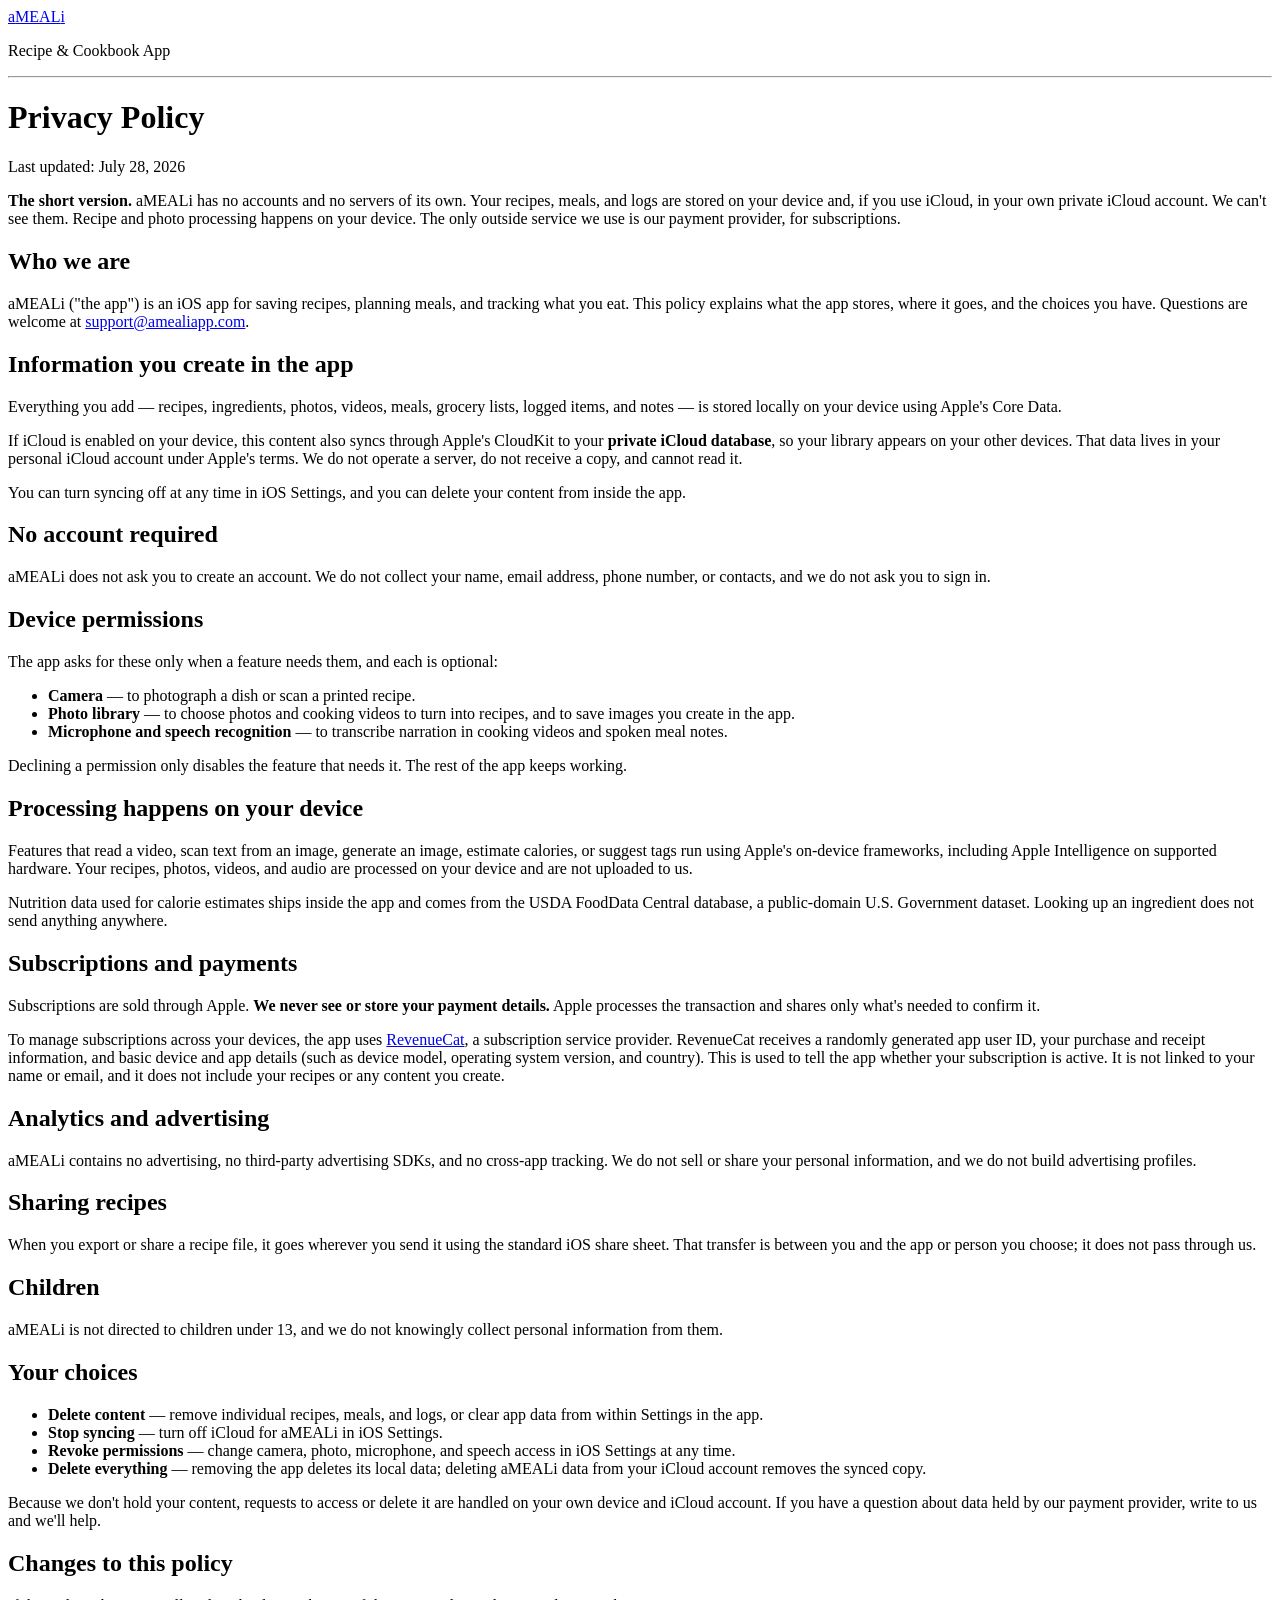
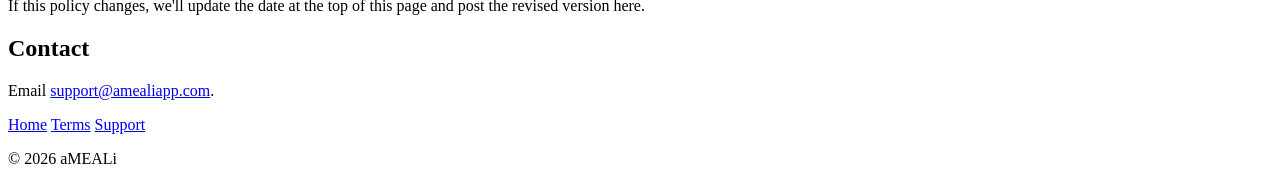
==== privacy.html @ 0a5b1a3a "Add files via upload" ====
<!DOCTYPE html>
<html lang="en">
<head>
<meta charset="utf-8">
<meta name="viewport" content="width=device-width, initial-scale=1">
<title>Privacy Policy — aMEALi</title>
<meta name="description" content="How aMEALi handles your data.">
<link rel="stylesheet" href="style.css">
</head>
<body>

<header class="masthead">
  <div class="wrap">
    <a class="wordmark" href="index.html"><span class="ai">a</span>MEAL<span class="ai">i</span></a>
    <p class="tagline">Recipe &amp; Cookbook App</p>
    <hr class="rule">
  </div>
</header>

<main class="wrap doc">
  <h1>Privacy Policy</h1>
  <p class="updated">Last updated: July 28, 2026</p>

  <div class="note">
    <p><strong>The short version.</strong> aMEALi has no accounts and no servers of its own.
    Your recipes, meals, and logs are stored on your device and, if you use iCloud, in your
    own private iCloud account. We can't see them. Recipe and photo processing happens on
    your device. The only outside service we use is our payment provider, for subscriptions.</p>
  </div>

  <h2>Who we are</h2>
  <p>
    aMEALi ("the app") is an iOS app for saving recipes, planning meals, and tracking what you
    eat. This policy explains what the app stores, where it goes, and the choices you have.
    Questions are welcome at
    <a href="mailto:support@amealiapp.com">support@amealiapp.com</a>.
  </p>

  <h2>Information you create in the app</h2>
  <p>
    Everything you add — recipes, ingredients, photos, videos, meals, grocery lists, logged
    items, and notes — is stored locally on your device using Apple's Core Data.
  </p>
  <p>
    If iCloud is enabled on your device, this content also syncs through Apple's CloudKit to
    your <strong>private iCloud database</strong>, so your library appears on your other
    devices. That data lives in your personal iCloud account under Apple's terms. We do not
    operate a server, do not receive a copy, and cannot read it.
  </p>
  <p>
    You can turn syncing off at any time in iOS Settings, and you can delete your content from
    inside the app.
  </p>

  <h2>No account required</h2>
  <p>
    aMEALi does not ask you to create an account. We do not collect your name, email address,
    phone number, or contacts, and we do not ask you to sign in.
  </p>

  <h2>Device permissions</h2>
  <p>The app asks for these only when a feature needs them, and each is optional:</p>
  <ul>
    <li><strong>Camera</strong> — to photograph a dish or scan a printed recipe.</li>
    <li><strong>Photo library</strong> — to choose photos and cooking videos to turn into recipes, and to save images you create in the app.</li>
    <li><strong>Microphone and speech recognition</strong> — to transcribe narration in cooking videos and spoken meal notes.</li>
  </ul>
  <p>
    Declining a permission only disables the feature that needs it. The rest of the app keeps
    working.
  </p>

  <h2>Processing happens on your device</h2>
  <p>
    Features that read a video, scan text from an image, generate an image, estimate calories,
    or suggest tags run using Apple's on-device frameworks, including Apple Intelligence on
    supported hardware. Your recipes, photos, videos, and audio are processed on your device
    and are not uploaded to us.
  </p>
  <p>
    Nutrition data used for calorie estimates ships inside the app and comes from the USDA
    FoodData Central database, a public-domain U.S. Government dataset. Looking up an
    ingredient does not send anything anywhere.
  </p>

  <h2>Subscriptions and payments</h2>
  <p>
    Subscriptions are sold through Apple. <strong>We never see or store your payment
    details.</strong> Apple processes the transaction and shares only what's needed to confirm
    it.
  </p>
  <p>
    To manage subscriptions across your devices, the app uses
    <a href="https://www.revenuecat.com/privacy/" rel="noopener">RevenueCat</a>, a subscription
    service provider. RevenueCat receives a randomly generated app user ID, your purchase and
    receipt information, and basic device and app details (such as device model, operating
    system version, and country). This is used to tell the app whether your subscription is
    active. It is not linked to your name or email, and it does not include your recipes or any
    content you create.
  </p>

  <h2>Analytics and advertising</h2>
  <p>
    aMEALi contains no advertising, no third-party advertising SDKs, and no cross-app tracking.
    We do not sell or share your personal information, and we do not build advertising profiles.
  </p>

  <h2>Sharing recipes</h2>
  <p>
    When you export or share a recipe file, it goes wherever you send it using the standard iOS
    share sheet. That transfer is between you and the app or person you choose; it does not pass
    through us.
  </p>

  <h2>Children</h2>
  <p>
    aMEALi is not directed to children under 13, and we do not knowingly collect personal
    information from them.
  </p>

  <h2>Your choices</h2>
  <ul>
    <li><strong>Delete content</strong> — remove individual recipes, meals, and logs, or clear app data from within Settings in the app.</li>
    <li><strong>Stop syncing</strong> — turn off iCloud for aMEALi in iOS Settings.</li>
    <li><strong>Revoke permissions</strong> — change camera, photo, microphone, and speech access in iOS Settings at any time.</li>
    <li><strong>Delete everything</strong> — removing the app deletes its local data; deleting aMEALi data from your iCloud account removes the synced copy.</li>
  </ul>
  <p>
    Because we don't hold your content, requests to access or delete it are handled on your own
    device and iCloud account. If you have a question about data held by our payment provider,
    write to us and we'll help.
  </p>

  <h2>Changes to this policy</h2>
  <p>
    If this policy changes, we'll update the date at the top of this page and post the revised
    version here.
  </p>

  <h2>Contact</h2>
  <p>
    Email <a href="mailto:support@amealiapp.com">support@amealiapp.com</a>.
  </p>
</main>

<footer class="footer">
  <div class="wrap">
    <nav>
      <a href="index.html">Home</a>
      <a href="terms.html">Terms</a>
      <a href="mailto:support@amealiapp.com">Support</a>
    </nav>
    <p>© 2026 aMEALi</p>
  </div>
</footer>

</body>
</html>
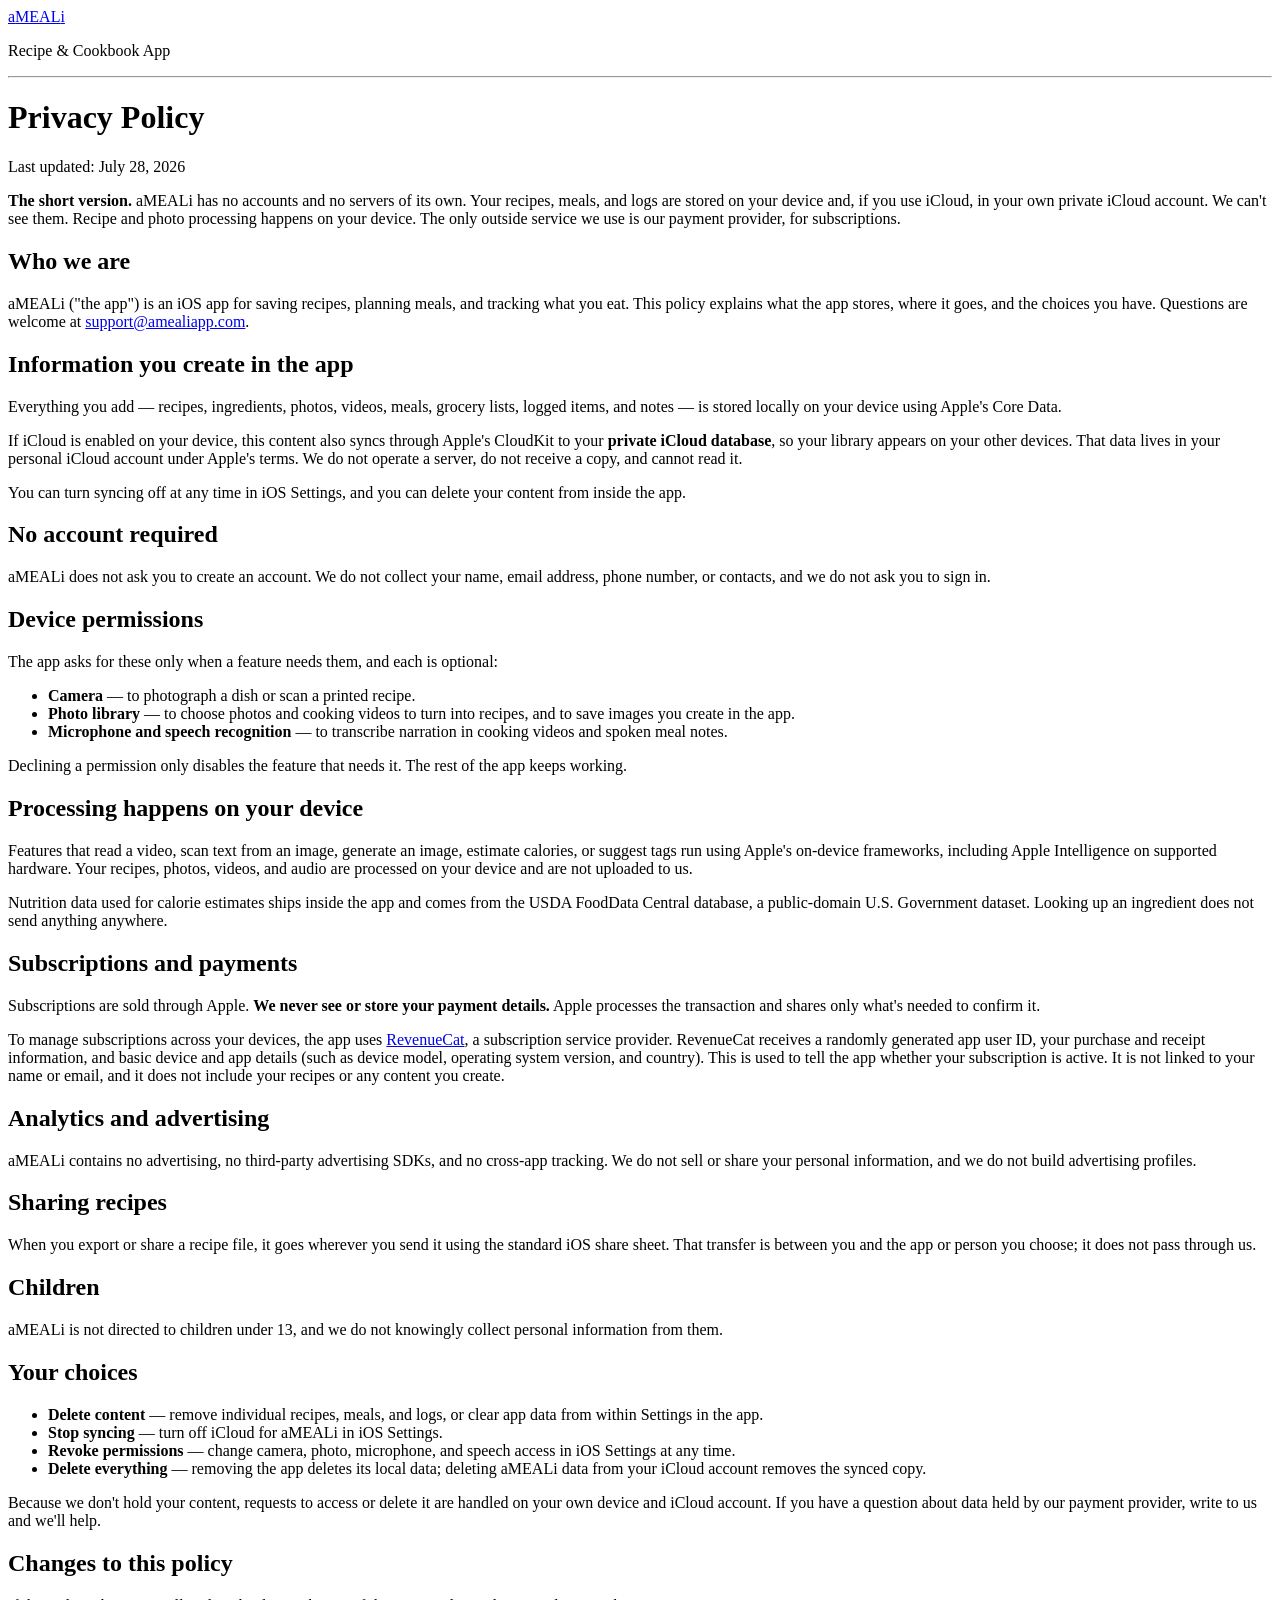
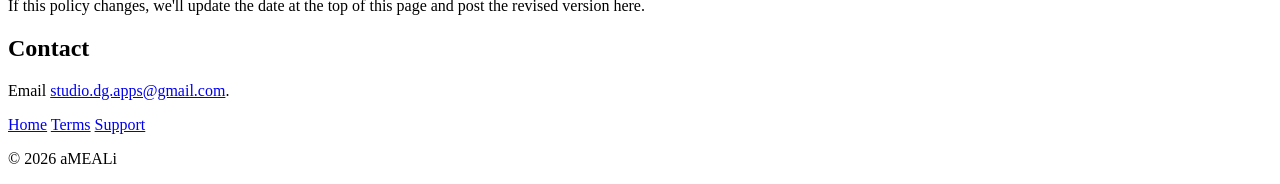
==== commit 0a218c9b: "Update support email address in privacy.html" ====
--- a/privacy.html
+++ b/privacy.html
@@ -139,7 +139,7 @@
 
   <h2>Contact</h2>
   <p>
-    Email <a href="mailto:support@amealiapp.com">support@amealiapp.com</a>.
+    Email <a href="mailto:studio.dg.apps@gmail.com">studio.dg.apps@gmail.com</a>.
   </p>
 </main>
 
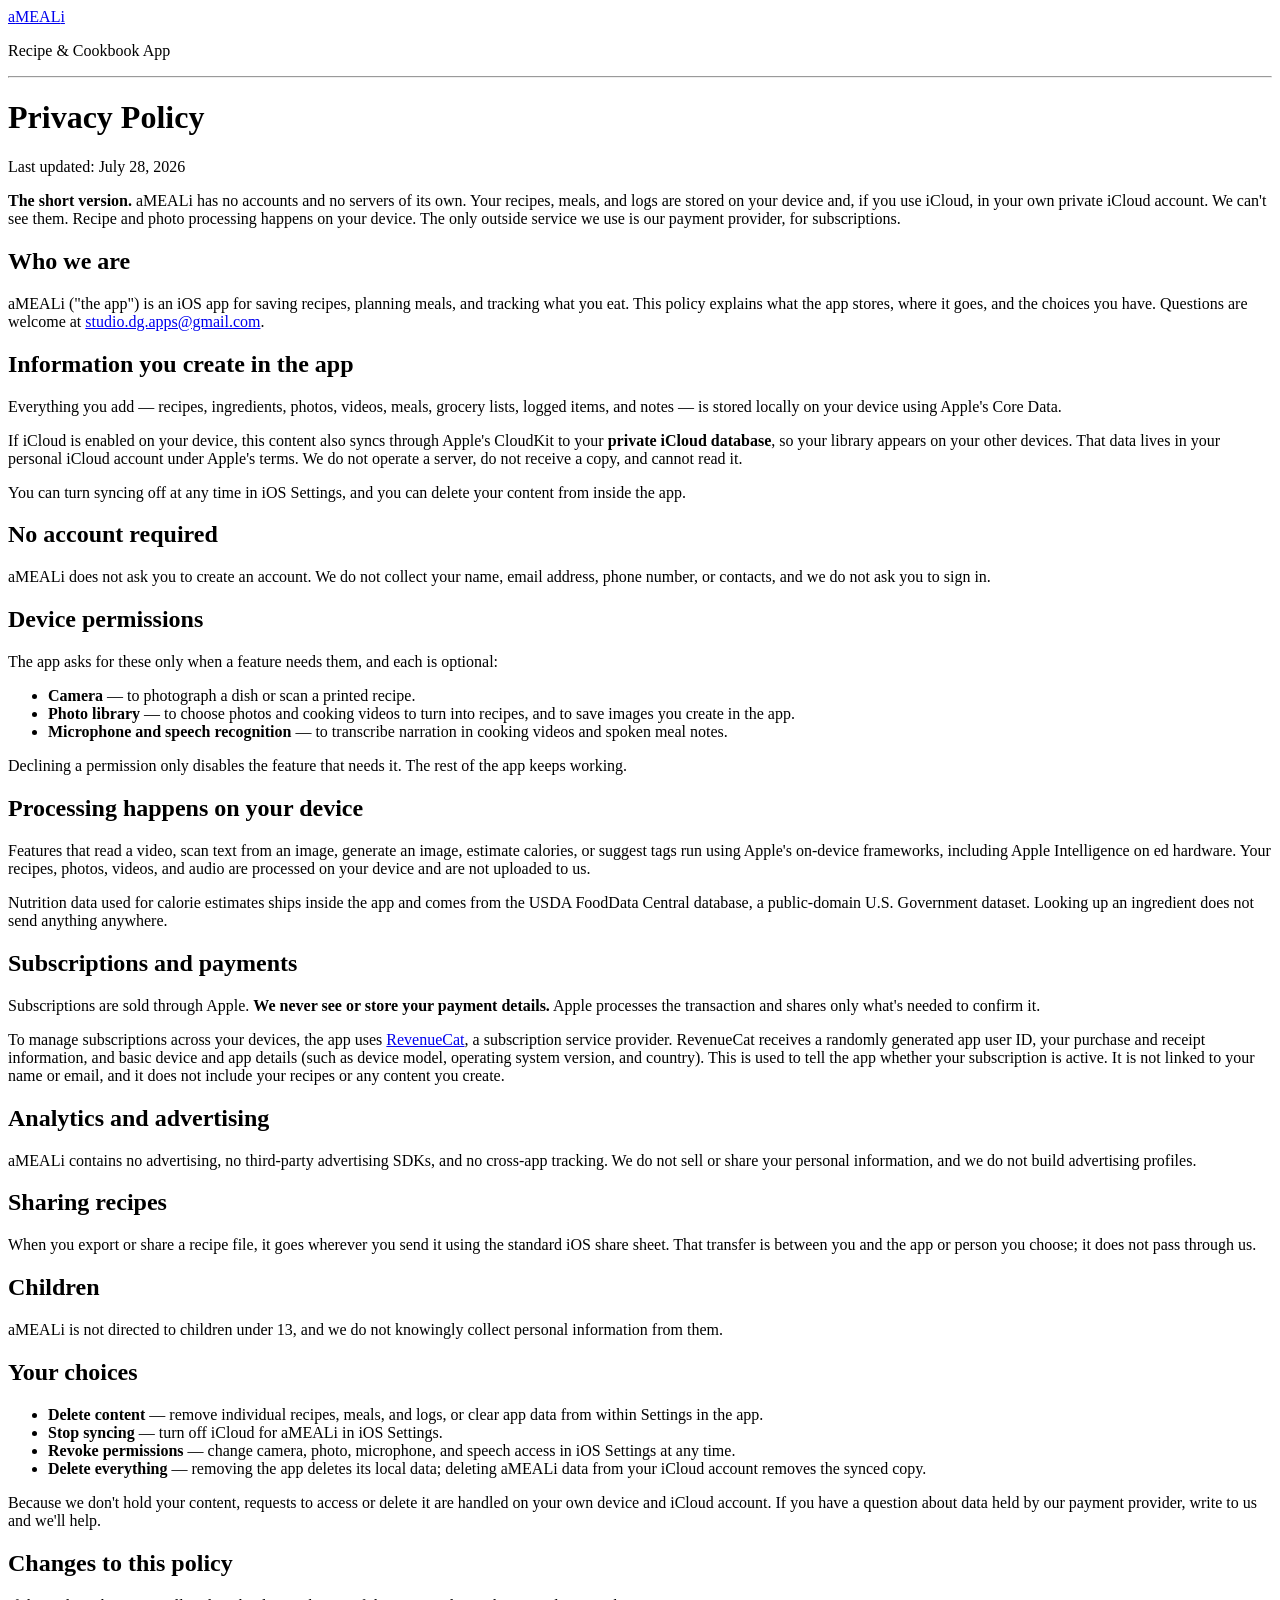
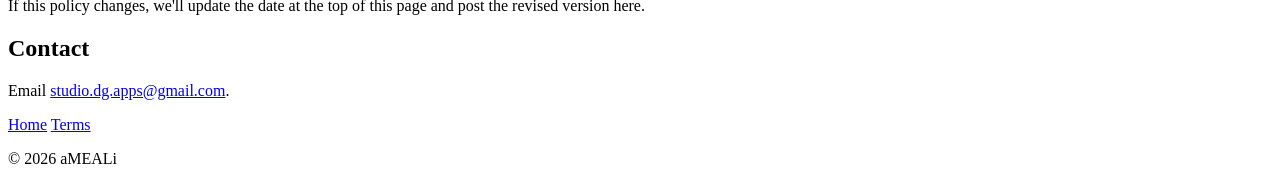
==== commit 3b5e9bef: "Update contact email in privacy policy" ====
--- a/privacy.html
+++ b/privacy.html
@@ -33,7 +33,7 @@
     aMEALi ("the app") is an iOS app for saving recipes, planning meals, and tracking what you
     eat. This policy explains what the app stores, where it goes, and the choices you have.
     Questions are welcome at
-    <a href="mailto:support@amealiapp.com">support@amealiapp.com</a>.
+    <a href="mailto:studio.dg.apps@gmail.com">studio.dg.apps@gmail.com</a>.
   </p>
 
   <h2>Information you create in the app</h2>
@@ -74,7 +74,7 @@
   <p>
     Features that read a video, scan text from an image, generate an image, estimate calories,
     or suggest tags run using Apple's on-device frameworks, including Apple Intelligence on
-    supported hardware. Your recipes, photos, videos, and audio are processed on your device
+    ed hardware. Your recipes, photos, videos, and audio are processed on your device
     and are not uploaded to us.
   </p>
   <p>
@@ -148,7 +148,7 @@
     <nav>
       <a href="index.html">Home</a>
       <a href="terms.html">Terms</a>
-      <a href="mailto:support@amealiapp.com">Support</a>
+      <a href="mailto:studio.dg.apps@gmail.com"></a>
     </nav>
     <p>© 2026 aMEALi</p>
   </div>
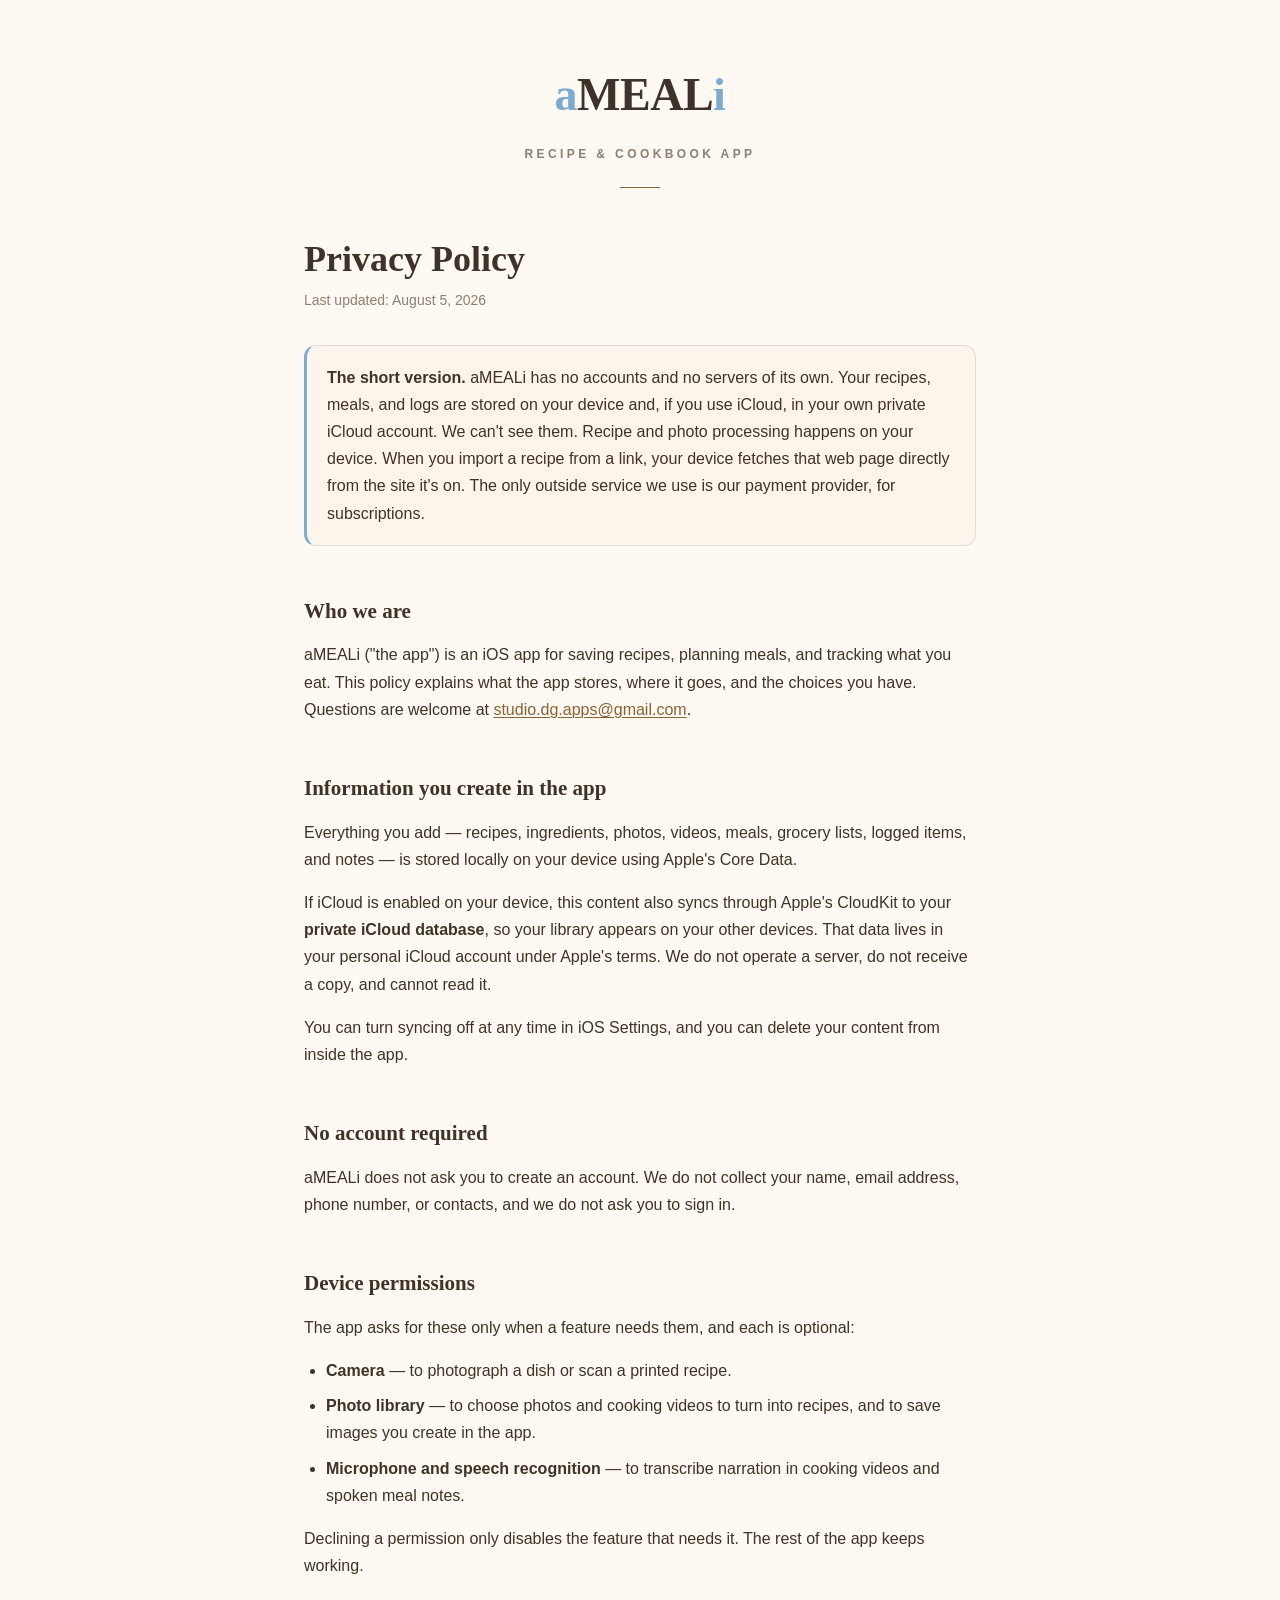
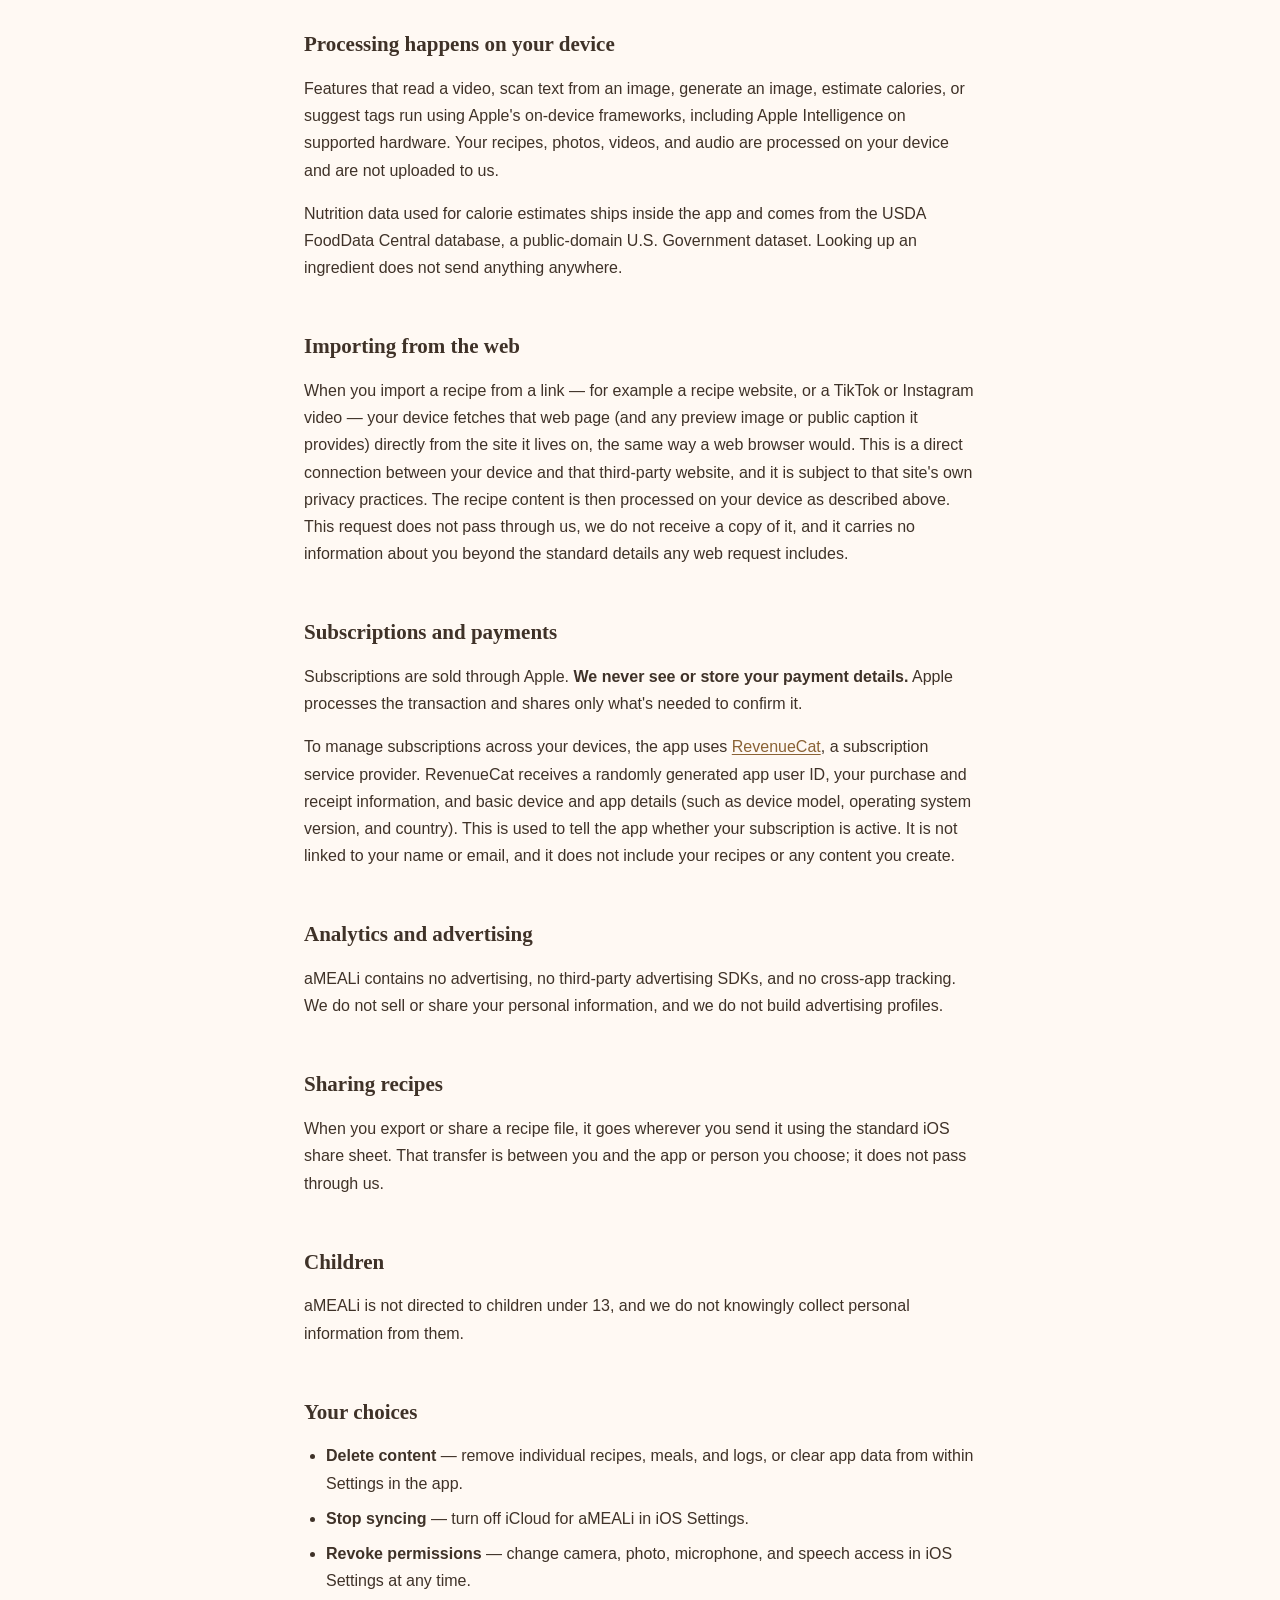
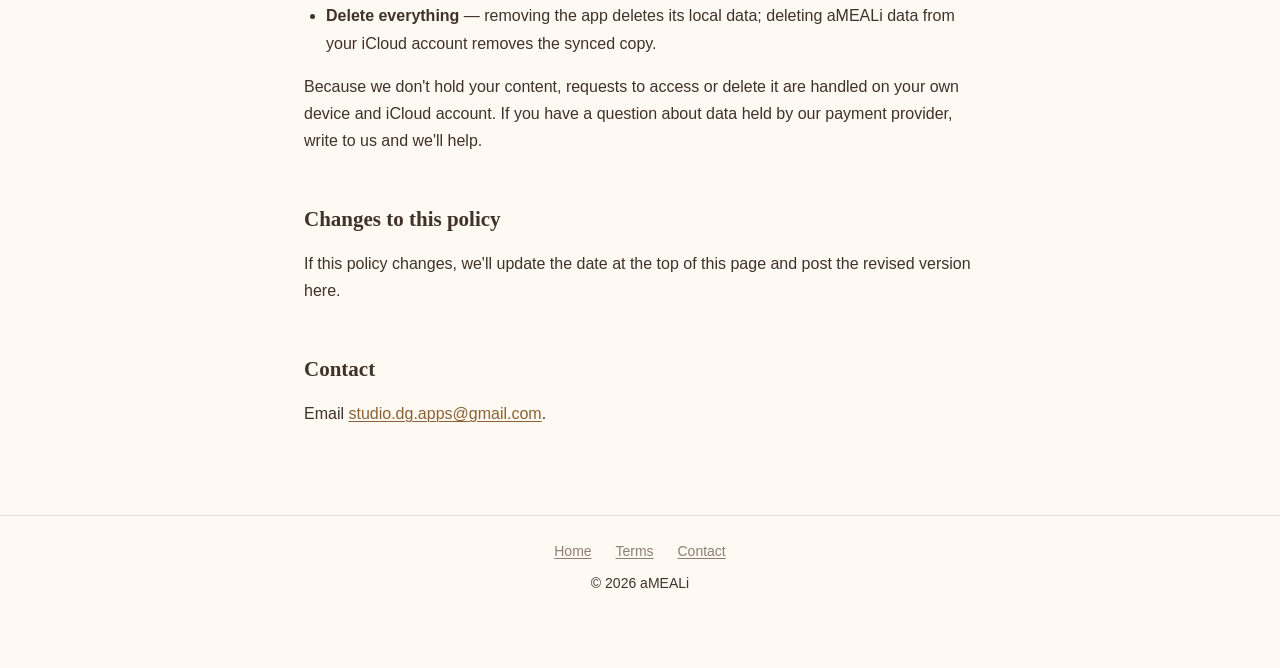
==== commit 33d99811: "Update privacy policy with new date and import details Updated the last modified date and added a se" ====
--- a/privacy.html
+++ b/privacy.html
@@ -8,7 +8,6 @@
 <link rel="stylesheet" href="style.css">
 </head>
 <body>
-
 <header class="masthead">
   <div class="wrap">
     <a class="wordmark" href="index.html"><span class="ai">a</span>MEAL<span class="ai">i</span></a>
@@ -16,18 +15,17 @@
     <hr class="rule">
   </div>
 </header>
-
 <main class="wrap doc">
   <h1>Privacy Policy</h1>
-  <p class="updated">Last updated: July 28, 2026</p>
-
+  <p class="updated">Last updated: August 5, 2026</p>
   <div class="note">
     <p><strong>The short version.</strong> aMEALi has no accounts and no servers of its own.
     Your recipes, meals, and logs are stored on your device and, if you use iCloud, in your
     own private iCloud account. We can't see them. Recipe and photo processing happens on
-    your device. The only outside service we use is our payment provider, for subscriptions.</p>
+    your device. When you import a recipe from a link, your device fetches that web page
+    directly from the site it's on. The only outside service we use is our payment provider,
+    for subscriptions.</p>
   </div>
-
   <h2>Who we are</h2>
   <p>
     aMEALi ("the app") is an iOS app for saving recipes, planning meals, and tracking what you
@@ -35,7 +33,6 @@
     Questions are welcome at
     <a href="mailto:studio.dg.apps@gmail.com">studio.dg.apps@gmail.com</a>.
   </p>
-
   <h2>Information you create in the app</h2>
   <p>
     Everything you add — recipes, ingredients, photos, videos, meals, grocery lists, logged
@@ -51,13 +48,11 @@
     You can turn syncing off at any time in iOS Settings, and you can delete your content from
     inside the app.
   </p>
-
   <h2>No account required</h2>
   <p>
     aMEALi does not ask you to create an account. We do not collect your name, email address,
     phone number, or contacts, and we do not ask you to sign in.
   </p>
-
   <h2>Device permissions</h2>
   <p>The app asks for these only when a feature needs them, and each is optional:</p>
   <ul>
@@ -69,12 +64,11 @@
     Declining a permission only disables the feature that needs it. The rest of the app keeps
     working.
   </p>
-
   <h2>Processing happens on your device</h2>
   <p>
     Features that read a video, scan text from an image, generate an image, estimate calories,
     or suggest tags run using Apple's on-device frameworks, including Apple Intelligence on
-    ed hardware. Your recipes, photos, videos, and audio are processed on your device
+    supported hardware. Your recipes, photos, videos, and audio are processed on your device
     and are not uploaded to us.
   </p>
   <p>
@@ -82,7 +76,17 @@
     FoodData Central database, a public-domain U.S. Government dataset. Looking up an
     ingredient does not send anything anywhere.
   </p>
-
+  <h2>Importing from the web</h2>
+  <p>
+    When you import a recipe from a link — for example a recipe website, or a TikTok or
+    Instagram video — your device fetches that web page (and any preview image or public
+    caption it provides) directly from the site it lives on, the same way a web browser would.
+    This is a direct connection between your device and that third-party website, and it is
+    subject to that site's own privacy practices. The recipe content is then processed on your
+    device as described above. This request does not pass through us, we do not receive a copy
+    of it, and it carries no information about you beyond the standard details any web request
+    includes.
+  </p>
   <h2>Subscriptions and payments</h2>
   <p>
     Subscriptions are sold through Apple. <strong>We never see or store your payment
@@ -98,26 +102,22 @@
     active. It is not linked to your name or email, and it does not include your recipes or any
     content you create.
   </p>
-
   <h2>Analytics and advertising</h2>
   <p>
     aMEALi contains no advertising, no third-party advertising SDKs, and no cross-app tracking.
     We do not sell or share your personal information, and we do not build advertising profiles.
   </p>
-
   <h2>Sharing recipes</h2>
   <p>
     When you export or share a recipe file, it goes wherever you send it using the standard iOS
     share sheet. That transfer is between you and the app or person you choose; it does not pass
     through us.
   </p>
-
   <h2>Children</h2>
   <p>
     aMEALi is not directed to children under 13, and we do not knowingly collect personal
     information from them.
   </p>
-
   <h2>Your choices</h2>
   <ul>
     <li><strong>Delete content</strong> — remove individual recipes, meals, and logs, or clear app data from within Settings in the app.</li>
@@ -130,29 +130,25 @@
     device and iCloud account. If you have a question about data held by our payment provider,
     write to us and we'll help.
   </p>
-
   <h2>Changes to this policy</h2>
   <p>
     If this policy changes, we'll update the date at the top of this page and post the revised
     version here.
   </p>
-
   <h2>Contact</h2>
   <p>
     Email <a href="mailto:studio.dg.apps@gmail.com">studio.dg.apps@gmail.com</a>.
   </p>
 </main>
-
 <footer class="footer">
   <div class="wrap">
     <nav>
       <a href="index.html">Home</a>
       <a href="terms.html">Terms</a>
-      <a href="mailto:studio.dg.apps@gmail.com"></a>
+      <a href="mailto:studio.dg.apps@gmail.com">Contact</a>
     </nav>
     <p>© 2026 aMEALi</p>
   </div>
 </footer>
-
 </body>
 </html>
--- a/style.css
+++ b/style.css
@@ -0,0 +1,182 @@
+/* aMEALi — shared styles for the public site.
+   Palette lifted from the app: cream bg, espresso ink, slate blue, tan accent. */
+
+:root {
+  --bg: #FFF9F3;
+  --card: #FDF5EC;
+  --espresso: #3F3228;
+  --slate: #7BABD2;
+  --tan: #8A6234;
+  --muted: #8C7F73;
+  --hairline: rgba(63, 50, 40, 0.12);
+  --maxw: 720px;
+}
+
+* { box-sizing: border-box; }
+
+html { scroll-behavior: smooth; }
+@media (prefers-reduced-motion: reduce) {
+  html { scroll-behavior: auto; }
+  * { animation: none !important; transition: none !important; }
+}
+
+body {
+  margin: 0;
+  background: var(--bg);
+  color: var(--espresso);
+  font: 16px/1.7 -apple-system, BlinkMacSystemFont, "Segoe UI", Roboto, Helvetica, Arial, sans-serif;
+  -webkit-font-smoothing: antialiased;
+}
+
+.wrap {
+  max-width: var(--maxw);
+  margin: 0 auto;
+  padding: 0 24px;
+}
+
+/* ---- Masthead ---------------------------------------------------------- */
+
+.masthead {
+  padding: 56px 0 28px;
+  text-align: center;
+}
+
+/* The wordmark echoes the app's launch animation, where "a" and "i" read
+   together as "ai" and MEAL grows between them. */
+.wordmark {
+  font-family: Georgia, "Times New Roman", serif;
+  font-weight: 700;
+  font-size: clamp(34px, 7vw, 46px);
+  letter-spacing: -0.5px;
+  margin: 0;
+  color: var(--espresso);
+  text-decoration: none;
+  display: inline-block;
+}
+.wordmark .ai { color: var(--slate); }
+
+.tagline {
+  margin: 10px 0 0;
+  font-size: 12px;
+  font-weight: 600;
+  letter-spacing: 3.4px;
+  text-transform: uppercase;
+  color: var(--muted);
+}
+
+.rule {
+  width: 40px;
+  height: 1px;
+  background: var(--tan);
+  border: 0;
+  margin: 22px auto;
+}
+
+/* ---- Document ---------------------------------------------------------- */
+
+.doc { padding-bottom: 72px; }
+
+h1 {
+  font-family: Georgia, "Times New Roman", serif;
+  font-size: clamp(28px, 5vw, 36px);
+  line-height: 1.2;
+  margin: 0 0 8px;
+}
+
+.updated {
+  color: var(--muted);
+  font-size: 14px;
+  margin: 0 0 32px;
+}
+
+h2 {
+  font-family: Georgia, "Times New Roman", serif;
+  font-size: 21px;
+  margin: 40px 0 12px;
+  padding-top: 8px;
+}
+
+h3 {
+  font-size: 16px;
+  margin: 24px 0 6px;
+  color: var(--tan);
+}
+
+p, li { color: var(--espresso); }
+p { margin: 0 0 16px; }
+ul { margin: 0 0 16px; padding-left: 22px; }
+li { margin-bottom: 8px; }
+
+a { color: var(--tan); text-decoration-thickness: 1px; text-underline-offset: 2px; }
+a:hover { color: var(--espresso); }
+a:focus-visible { outline: 2px solid var(--slate); outline-offset: 3px; border-radius: 3px; }
+
+strong { font-weight: 650; }
+
+/* Callout for the things people actually need to know at a glance. */
+.note {
+  background: var(--card);
+  border: 1px solid var(--hairline);
+  border-left: 3px solid var(--slate);
+  border-radius: 12px;
+  padding: 18px 20px;
+  margin: 0 0 28px;
+}
+.note p:last-child { margin-bottom: 0; }
+
+/* ---- Index page -------------------------------------------------------- */
+
+.lede {
+  font-size: 18px;
+  line-height: 1.65;
+  text-align: center;
+  color: var(--espresso);
+  margin: 0 auto 36px;
+  max-width: 560px;
+}
+
+.links {
+  display: grid;
+  gap: 12px;
+  margin: 0 0 48px;
+}
+
+.link-card {
+  display: block;
+  background: var(--card);
+  border: 1px solid var(--hairline);
+  border-radius: 16px;
+  padding: 18px 20px;
+  text-decoration: none;
+  color: var(--espresso);
+  transition: border-color 0.15s ease, transform 0.15s ease;
+}
+.link-card:hover {
+  border-color: var(--slate);
+  transform: translateY(-1px);
+  color: var(--espresso);
+}
+.link-card .label {
+  font-weight: 650;
+  font-size: 17px;
+  display: block;
+}
+.link-card .desc {
+  color: var(--muted);
+  font-size: 14px;
+  display: block;
+  margin-top: 2px;
+}
+
+/* ---- Footer ------------------------------------------------------------ */
+
+.footer {
+  border-top: 1px solid var(--hairline);
+  padding: 24px 0 56px;
+  text-align: center;
+  color: var(--muted);
+  font-size: 14px;
+}
+.footer a { color: var(--muted); }
+.footer nav { margin-bottom: 8px; }
+.footer nav a { margin: 0 10px; }
